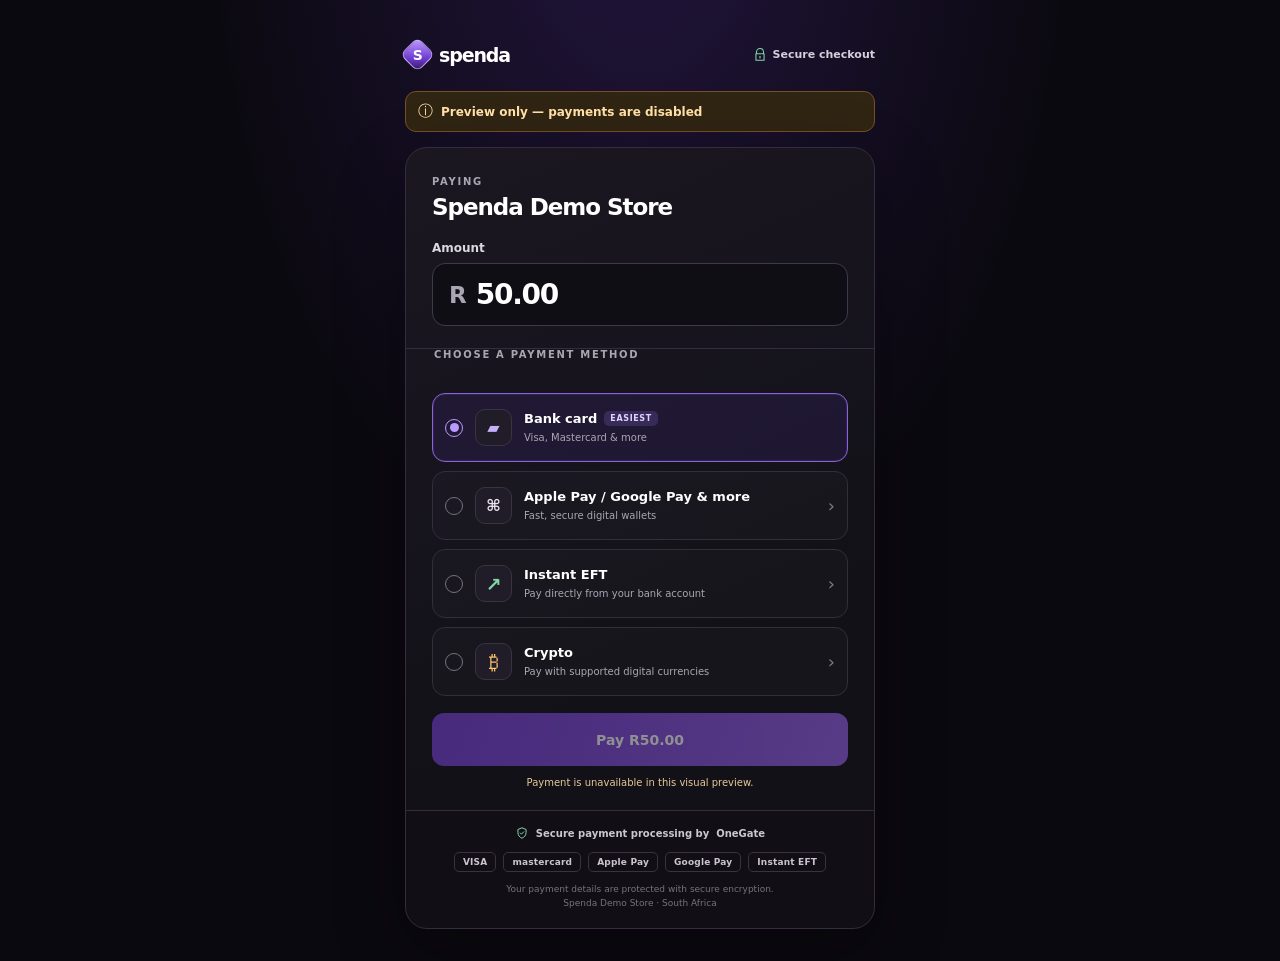
==== checkout-preview.html @ 2f3d3146 "Publish checkout preview page Co-authored-by: Copilot App <223556219+Copilot@users.noreply.github.co" ====
<!doctype html>
<html lang="en-ZA">
  <head>
    <meta charset="utf-8">
    <meta name="viewport" content="width=device-width, initial-scale=1">
    <meta name="theme-color" content="#0b0910">
    <meta name="description" content="Visual-only Spenda Demo Store checkout preview. Payments are disabled.">
    <title>Checkout · Spenda Demo Store</title>
    <style>
      :root {
        color-scheme: dark;
        font-family: Inter, ui-sans-serif, system-ui, -apple-system, BlinkMacSystemFont, "Segoe UI", sans-serif;
        font-synthesis: none;
        text-rendering: optimizeLegibility;
        -webkit-font-smoothing: antialiased;
        --ink: #0b0910;
        --panel: #17141e;
        --panel-soft: #201b29;
        --line: #332d3c;
        --muted: #a9a6b1;
        --violet: #9c73ef;
        --violet-soft: #d6c6ee;
      }

      * { box-sizing: border-box; }
      body {
        min-width: 320px;
        min-height: 100vh;
        margin: 0;
        color: #fff;
        background:
          radial-gradient(ellipse at 50% -16%, rgb(110 59 209 / 24%), transparent 48%),
          var(--ink);
      }
      button, input { font: inherit; }
      .page { width: min(100% - 32px, 470px); margin: 0 auto; padding: 24px 0 32px; }
      .topbar { display: flex; align-items: center; justify-content: space-between; margin-bottom: 24px; }
      .brand { display: flex; align-items: center; gap: 9px; font-size: 19px; font-weight: 800; letter-spacing: -.06em; }
      .gem {
        display: grid;
        width: 25px;
        height: 25px;
        place-items: center;
        border: 1px solid rgb(214 198 238 / 55%);
        border-radius: 7px;
        color: #fff;
        background: linear-gradient(135deg, #c4a2ff, #6e3bd1 62%, #32185c);
        font-size: 14px;
        transform: rotate(45deg);
      }
      .gem span { transform: rotate(-45deg); }
      .secure {
        display: flex;
        align-items: center;
        gap: 6px;
        color: #d4d0dc;
        font-size: 11px;
        font-weight: 650;
      }
      .secure svg { width: 14px; height: 14px; color: #80d7a4; }
      .preview {
        display: flex;
        align-items: center;
        gap: 8px;
        margin: 0 0 15px;
        padding: 10px 12px;
        border: 1px solid #745123;
        border-radius: 11px;
        color: #ffdfa5;
        background: #302413;
        font-size: 12px;
        font-weight: 700;
      }
      .preview b { font-size: 15px; }
      .card {
        overflow: hidden;
        border: 1px solid var(--line);
        border-radius: 22px;
        background: linear-gradient(155deg, #1a1721, #131118 64%);
        box-shadow: 0 24px 70px rgb(0 0 0 / 32%);
      }
      .merchant { padding: 24px 22px 20px; border-bottom: 1px solid var(--line); }
      .eyebrow { margin: 0 0 7px; color: var(--muted); font-size: 10px; font-weight: 750; letter-spacing: .17em; text-transform: uppercase; }
      h1 { margin: 0; font-size: 23px; font-weight: 750; letter-spacing: -.045em; }
      .amount-wrap { margin-top: 21px; }
      .amount-label { display: block; margin-bottom: 8px; color: #dbd8e0; font-size: 12px; font-weight: 650; }
      .amount-box {
        display: flex;
        align-items: center;
        min-height: 63px;
        padding: 0 16px;
        border: 1px solid #40384b;
        border-radius: 13px;
        background: #100e15;
      }
      .currency { margin-right: 9px; color: #aaa5b2; font-size: 23px; font-weight: 700; }
      .amount-box input {
        width: 100%;
        padding: 10px 0;
        border: 0;
        outline: 0;
        color: #fff;
        background: transparent;
        font-size: 28px;
        font-weight: 750;
        letter-spacing: -.045em;
      }
      .amount-box:focus-within { border-color: var(--violet); box-shadow: 0 0 0 3px rgb(156 115 239 / 15%); }
      .methods { padding: 20px 22px 17px; }
      .methods h2 { margin: 0 0 13px; font-size: 13px; font-weight: 700; }
      .method-list { display: grid; gap: 9px; }
      .method {
        position: relative;
        display: flex;
        align-items: center;
        gap: 12px;
        min-height: 69px;
        padding: 12px;
        border: 1px solid var(--line);
        border-radius: 13px;
        background: rgb(255 255 255 / 1.5%);
      }
      .method.selected { border-color: #8a61dc; background: rgb(110 59 209 / 12%); box-shadow: inset 0 0 0 1px rgb(156 115 239 / 13%); }
      .method input { position: absolute; width: 1px; height: 1px; opacity: 0; }
      .radio {
        display: grid;
        flex: 0 0 18px;
        width: 18px;
        height: 18px;
        place-items: center;
        border: 1.5px solid #77717f;
        border-radius: 50%;
      }
      .selected .radio { border-color: #b99aff; }
      .selected .radio::after { width: 9px; height: 9px; border-radius: 50%; background: #b99aff; content: ""; }
      .method:focus-within { outline: 2px solid var(--violet); outline-offset: 2px; }
      .method-icon {
        display: grid;
        flex: 0 0 37px;
        width: 37px;
        height: 37px;
        place-items: center;
        border: 1px solid #393440;
        border-radius: 10px;
        color: #e7e2ec;
        background: #211d28;
        font-size: 16px;
        font-weight: 750;
      }
      .method-icon.card-icon { color: #c5b0fc; }
      .method-icon.eft-icon { color: #83d5a5; font-size: 19px; }
      .method-icon.crypto-icon { color: #ffc56f; font-size: 20px; }
      .method-copy { min-width: 0; flex: 1; }
      .method-title { display: flex; align-items: center; flex-wrap: wrap; gap: 7px; font-size: 13px; font-weight: 700; }
      .method-hint { margin-top: 4px; color: var(--muted); font-size: 10px; line-height: 1.4; }
      .badge {
        padding: 3px 6px;
        border-radius: 5px;
        color: #e1d3ff;
        background: rgb(156 115 239 / 20%);
        font-size: 8px;
        font-weight: 800;
        letter-spacing: .08em;
        text-transform: uppercase;
      }
      .chevron { color: #807a88; font-size: 18px; }
      .actions { padding: 0 22px 20px; }
      .pay-button {
        width: 100%;
        min-height: 53px;
        border: 0;
        border-radius: 12px;
        color: #fff;
        background: linear-gradient(110deg, #7540d5, #9361e7);
        font-size: 14px;
        font-weight: 750;
        opacity: .53;
        cursor: not-allowed;
      }
      .disabled-note { margin: 9px 0 0; color: #e6c998; text-align: center; font-size: 10px; line-height: 1.5; }
      .footer { padding: 15px 22px 18px; border-top: 1px solid var(--line); background: rgb(0 0 0 / 12%); }
      .onegate { display: flex; align-items: center; justify-content: center; gap: 7px; color: #cbc6d1; font-size: 10px; font-weight: 600; }
      .onegate svg { width: 14px; height: 14px; color: #85d5a7; }
      .trust-marks { display: flex; align-items: center; justify-content: center; flex-wrap: wrap; gap: 7px; margin-top: 12px; }
      .trust-mark {
        padding: 4px 8px;
        border: 1px solid #38333f;
        border-radius: 5px;
        color: #c9c4cf;
        font-size: 9px;
        font-weight: 750;
        letter-spacing: .02em;
      }
      .fine-print { margin: 11px 0 0; color: #77717e; text-align: center; font-size: 9px; line-height: 1.5; }
      @media (min-width: 600px) { .page { padding-top: 42px; } .merchant { padding: 28px 26px 22px; } .methods { padding-right: 26px; padding-left: 26px; } .actions { padding-right: 26px; padding-left: 26px; } }
      @media (prefers-reduced-motion: no-preference) { .method { transition: border-color .15s ease, background .15s ease; } }
    </style>
  </head>
  <body>
    <main class="page">
      <header class="topbar" aria-label="Spenda checkout">
        <div class="brand"><span class="gem" aria-hidden="true"><span>S</span></span>spenda</div>
        <div class="secure">
          <svg viewBox="0 0 24 24" fill="none" aria-hidden="true"><path d="M6 10V7a6 6 0 0 1 12 0v3m-13 0h14v11H5V10Z" stroke="currentColor" stroke-width="1.8" stroke-linecap="round" stroke-linejoin="round"/><path d="M12 14v3" stroke="currentColor" stroke-width="1.8" stroke-linecap="round"/></svg>
          Secure checkout
        </div>
      </header>

      <p class="preview"><b aria-hidden="true">ⓘ</b> Preview only — payments are disabled</p>

      <section class="card" aria-label="Checkout preview">
        <div class="merchant">
          <p class="eyebrow">Paying</p>
          <h1>Spenda Demo Store</h1>
          <div class="amount-wrap">
            <label class="amount-label" for="amount">Amount</label>
            <div class="amount-box">
              <span class="currency" aria-hidden="true">R</span>
              <input id="amount" type="text" inputmode="decimal" value="50.00" aria-label="Amount in South African rand">
            </div>
          </div>
        </div>

        <fieldset class="methods" style="border: 0; margin: 0;">
          <legend class="eyebrow" style="margin-bottom: 13px;">Choose a payment method</legend>
          <div class="method-list">
            <label class="method selected">
              <input type="radio" name="payment-method" value="card" checked>
              <span class="radio" aria-hidden="true"></span>
              <span class="method-icon card-icon" aria-hidden="true">▰</span>
              <span class="method-copy">
                <span class="method-title">Bank card <span class="badge">Easiest</span></span>
                <span class="method-hint">Visa, Mastercard &amp; more</span>
              </span>
            </label>
            <label class="method">
              <input type="radio" name="payment-method" value="wallet">
              <span class="radio" aria-hidden="true"></span>
              <span class="method-icon" aria-hidden="true">⌘</span>
              <span class="method-copy">
                <span class="method-title">Apple Pay / Google Pay &amp; more</span>
                <span class="method-hint">Fast, secure digital wallets</span>
              </span>
              <span class="chevron" aria-hidden="true">›</span>
            </label>
            <label class="method">
              <input type="radio" name="payment-method" value="eft">
              <span class="radio" aria-hidden="true"></span>
              <span class="method-icon eft-icon" aria-hidden="true">↗</span>
              <span class="method-copy">
                <span class="method-title">Instant EFT</span>
                <span class="method-hint">Pay directly from your bank account</span>
              </span>
              <span class="chevron" aria-hidden="true">›</span>
            </label>
            <label class="method">
              <input type="radio" name="payment-method" value="crypto">
              <span class="radio" aria-hidden="true"></span>
              <span class="method-icon crypto-icon" aria-hidden="true">₿</span>
              <span class="method-copy">
                <span class="method-title">Crypto</span>
                <span class="method-hint">Pay with supported digital currencies</span>
              </span>
              <span class="chevron" aria-hidden="true">›</span>
            </label>
          </div>
        </fieldset>

        <div class="actions">
          <button class="pay-button" type="button" disabled aria-disabled="true">Pay R50.00</button>
          <p class="disabled-note">Payment is unavailable in this visual preview.</p>
        </div>

        <footer class="footer">
          <div class="onegate">
            <svg viewBox="0 0 24 24" fill="none" aria-hidden="true"><path d="M12 3 19 6v5c0 4.7-2.9 8.3-7 10-4.1-1.7-7-5.3-7-10V6l7-3Z" stroke="currentColor" stroke-width="1.7" stroke-linejoin="round"/><path d="m9 12 2 2 4-4" stroke="currentColor" stroke-width="1.7" stroke-linecap="round" stroke-linejoin="round"/></svg>
            Secure payment processing by <strong>OneGate</strong>
          </div>
          <div class="trust-marks" aria-label="Accepted payment networks">
            <span class="trust-mark">VISA</span>
            <span class="trust-mark">mastercard</span>
            <span class="trust-mark">Apple Pay</span>
            <span class="trust-mark">Google Pay</span>
            <span class="trust-mark">Instant EFT</span>
          </div>
          <p class="fine-print">Your payment details are protected with secure encryption.<br>Spenda Demo Store · South Africa</p>
        </footer>
      </section>
    </main>
    <script>
      const options = document.querySelectorAll(".method");
      const amountInput = document.querySelector("#amount");
      const payButton = document.querySelector(".pay-button");

      amountInput.addEventListener("input", () => {
        payButton.textContent = amountInput.value.trim()
          ? `Pay R${amountInput.value.trim()}`
          : "Pay";
      });

      options.forEach((option) => {
        option.addEventListener("change", (event) => {
          options.forEach((item) => item.classList.toggle("selected", item === event.currentTarget));
        });
      });
    </script>
  </body>
</html>
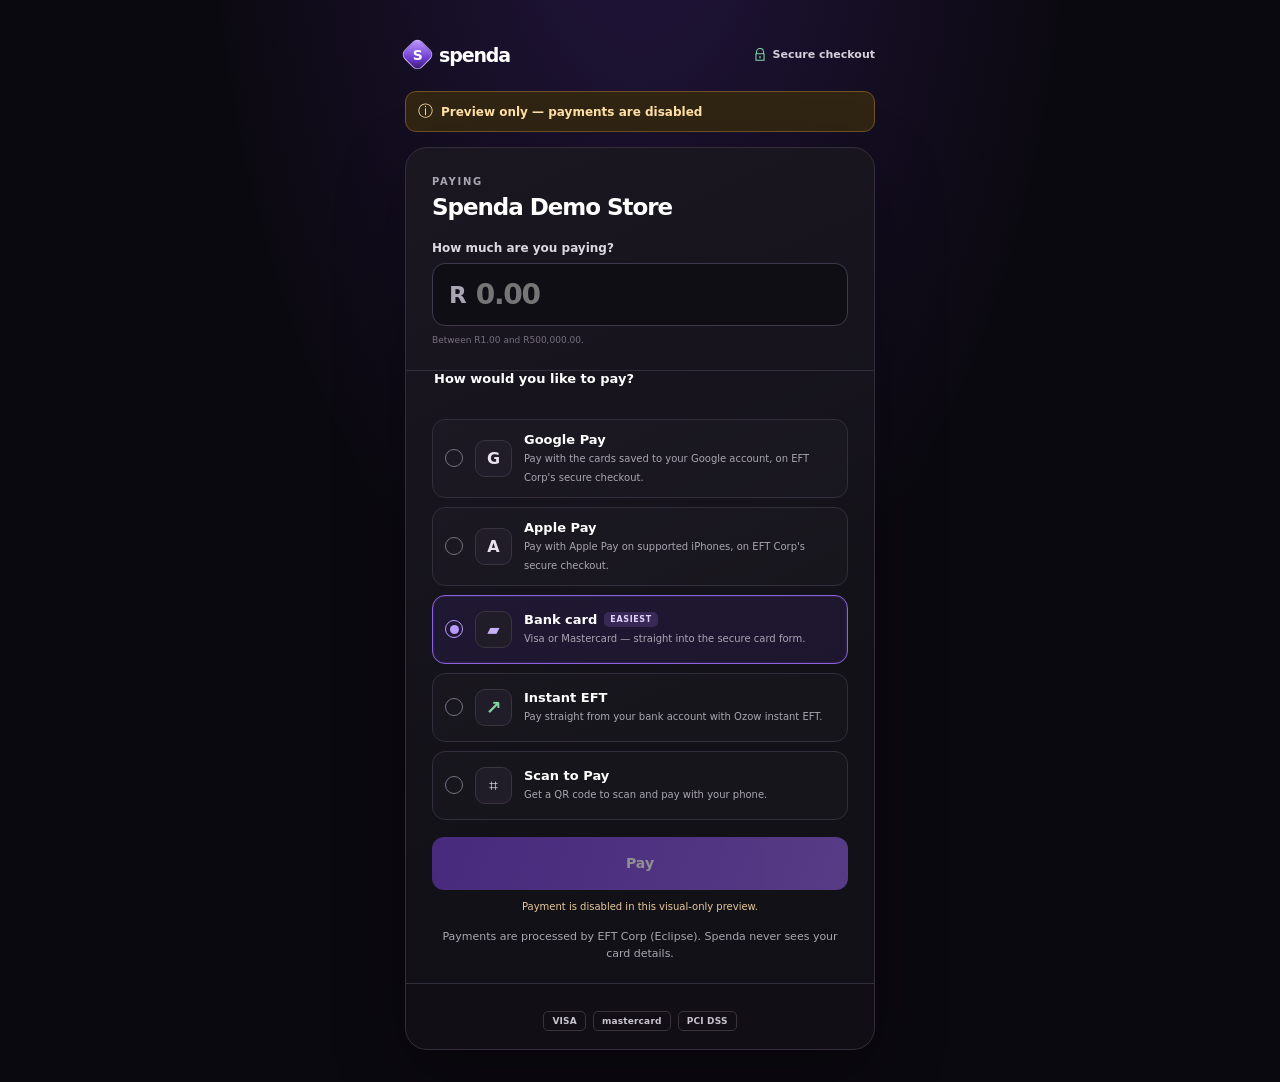
==== commit 05e3b15a: "Align checkout preview with app source Replace invented wallet and crypto options with the actual pa" ====
--- a/checkout-preview.html
+++ b/checkout-preview.html
@@ -179,8 +179,7 @@
       }
       .disabled-note { margin: 9px 0 0; color: #e6c998; text-align: center; font-size: 10px; line-height: 1.5; }
       .footer { padding: 15px 22px 18px; border-top: 1px solid var(--line); background: rgb(0 0 0 / 12%); }
-      .onegate { display: flex; align-items: center; justify-content: center; gap: 7px; color: #cbc6d1; font-size: 10px; font-weight: 600; }
-      .onegate svg { width: 14px; height: 14px; color: #85d5a7; }
+      .processor-note { margin: 14px 0 0; color: #a9a6b1; text-align: center; font-size: 11px; line-height: 1.6; }
       .trust-marks { display: flex; align-items: center; justify-content: center; flex-wrap: wrap; gap: 7px; margin-top: 12px; }
       .trust-mark {
         padding: 4px 8px;
@@ -213,77 +212,78 @@
           <p class="eyebrow">Paying</p>
           <h1>Spenda Demo Store</h1>
           <div class="amount-wrap">
-            <label class="amount-label" for="amount">Amount</label>
+            <label class="amount-label" for="amount">How much are you paying?</label>
             <div class="amount-box">
               <span class="currency" aria-hidden="true">R</span>
-              <input id="amount" type="text" inputmode="decimal" value="50.00" aria-label="Amount in South African rand">
+              <input id="amount" type="text" inputmode="decimal" value="" placeholder="0.00" aria-label="Amount in South African rand" aria-describedby="amount-help">
             </div>
+            <p id="amount-help" class="fine-print" style="margin-top: 8px; text-align: left;">Between R1.00 and R500,000.00.</p>
           </div>
         </div>
 
         <fieldset class="methods" style="border: 0; margin: 0;">
-          <legend class="eyebrow" style="margin-bottom: 13px;">Choose a payment method</legend>
+          <legend style="margin-bottom: 13px; font-size: 13px; font-weight: 700;">How would you like to pay?</legend>
           <div class="method-list">
+            <label class="method">
+              <input type="radio" name="payment-method" value="googlepay">
+              <span class="radio" aria-hidden="true"></span>
+              <span class="method-icon" aria-hidden="true">G</span>
+              <span class="method-copy">
+                <span class="method-title">Google Pay</span>
+                <span class="method-hint">Pay with the cards saved to your Google account, on EFT Corp's secure checkout.</span>
+              </span>
+            </label>
+            <label class="method">
+              <input type="radio" name="payment-method" value="applepay">
+              <span class="radio" aria-hidden="true"></span>
+              <span class="method-icon" aria-hidden="true">A</span>
+              <span class="method-copy">
+                <span class="method-title">Apple Pay</span>
+                <span class="method-hint">Pay with Apple Pay on supported iPhones, on EFT Corp's secure checkout.</span>
+              </span>
+            </label>
             <label class="method selected">
               <input type="radio" name="payment-method" value="card" checked>
               <span class="radio" aria-hidden="true"></span>
               <span class="method-icon card-icon" aria-hidden="true">▰</span>
               <span class="method-copy">
                 <span class="method-title">Bank card <span class="badge">Easiest</span></span>
-                <span class="method-hint">Visa, Mastercard &amp; more</span>
+                <span class="method-hint">Visa or Mastercard — straight into the secure card form.</span>
               </span>
             </label>
             <label class="method">
-              <input type="radio" name="payment-method" value="wallet">
-              <span class="radio" aria-hidden="true"></span>
-              <span class="method-icon" aria-hidden="true">⌘</span>
-              <span class="method-copy">
-                <span class="method-title">Apple Pay / Google Pay &amp; more</span>
-                <span class="method-hint">Fast, secure digital wallets</span>
-              </span>
-              <span class="chevron" aria-hidden="true">›</span>
+              <input type="radio" name="payment-method" value="ozow">
+              <span class="radio" aria-hidden="true"></span>
+              <span class="method-icon eft-icon" aria-hidden="true">↗</span>
+              <span class="method-copy">
+                <span class="method-title">Instant EFT</span>
+                <span class="method-hint">Pay straight from your bank account with Ozow instant EFT.</span>
+              </span>
             </label>
             <label class="method">
-              <input type="radio" name="payment-method" value="eft">
-              <span class="radio" aria-hidden="true"></span>
-              <span class="method-icon eft-icon" aria-hidden="true">↗</span>
-              <span class="method-copy">
-                <span class="method-title">Instant EFT</span>
-                <span class="method-hint">Pay directly from your bank account</span>
-              </span>
-              <span class="chevron" aria-hidden="true">›</span>
-            </label>
-            <label class="method">
-              <input type="radio" name="payment-method" value="crypto">
-              <span class="radio" aria-hidden="true"></span>
-              <span class="method-icon crypto-icon" aria-hidden="true">₿</span>
-              <span class="method-copy">
-                <span class="method-title">Crypto</span>
-                <span class="method-hint">Pay with supported digital currencies</span>
-              </span>
-              <span class="chevron" aria-hidden="true">›</span>
+              <input type="radio" name="payment-method" value="scantopay">
+              <span class="radio" aria-hidden="true"></span>
+              <span class="method-icon" aria-hidden="true">⌗</span>
+              <span class="method-copy">
+                <span class="method-title">Scan to Pay</span>
+                <span class="method-hint">Get a QR code to scan and pay with your phone.</span>
+              </span>
             </label>
           </div>
         </fieldset>
 
         <div class="actions">
-          <button class="pay-button" type="button" disabled aria-disabled="true">Pay R50.00</button>
-          <p class="disabled-note">Payment is unavailable in this visual preview.</p>
+          <button class="pay-button" type="button" disabled aria-disabled="true">Pay</button>
+          <p class="disabled-note">Payment is disabled in this visual-only preview.</p>
+          <p class="processor-note">Payments are processed by EFT Corp (Eclipse). Spenda never sees your card details.</p>
         </div>
 
         <footer class="footer">
-          <div class="onegate">
-            <svg viewBox="0 0 24 24" fill="none" aria-hidden="true"><path d="M12 3 19 6v5c0 4.7-2.9 8.3-7 10-4.1-1.7-7-5.3-7-10V6l7-3Z" stroke="currentColor" stroke-width="1.7" stroke-linejoin="round"/><path d="m9 12 2 2 4-4" stroke="currentColor" stroke-width="1.7" stroke-linecap="round" stroke-linejoin="round"/></svg>
-            Secure payment processing by <strong>OneGate</strong>
-          </div>
-          <div class="trust-marks" aria-label="Accepted payment networks">
+          <div class="trust-marks" aria-label="Payment security marks">
             <span class="trust-mark">VISA</span>
             <span class="trust-mark">mastercard</span>
-            <span class="trust-mark">Apple Pay</span>
-            <span class="trust-mark">Google Pay</span>
-            <span class="trust-mark">Instant EFT</span>
+            <span class="trust-mark">PCI DSS</span>
           </div>
-          <p class="fine-print">Your payment details are protected with secure encryption.<br>Spenda Demo Store · South Africa</p>
         </footer>
       </section>
     </main>
@@ -293,9 +293,8 @@
       const payButton = document.querySelector(".pay-button");
 
       amountInput.addEventListener("input", () => {
-        payButton.textContent = amountInput.value.trim()
-          ? `Pay R${amountInput.value.trim()}`
-          : "Pay";
+        const amount = amountInput.value.trim();
+        payButton.textContent = amount ? `Pay R${amount}` : "Pay";
       });
 
       options.forEach((option) => {
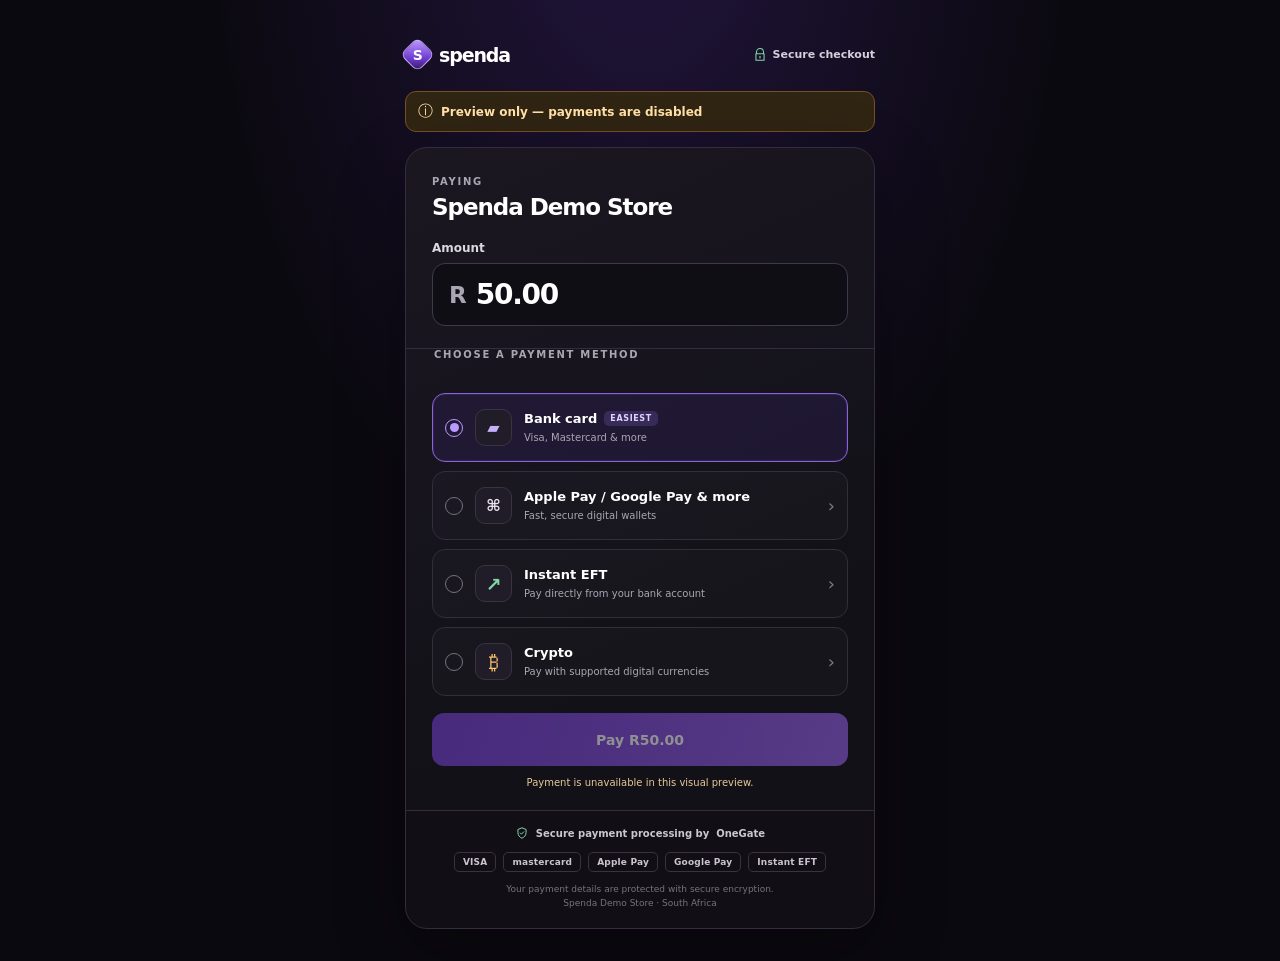
==== commit ef34a1ea: "Restore requested checkout preview file Publish the exact original checkout-preview.html without han" ====
--- a/checkout-preview.html
+++ b/checkout-preview.html
@@ -179,7 +179,8 @@
       }
       .disabled-note { margin: 9px 0 0; color: #e6c998; text-align: center; font-size: 10px; line-height: 1.5; }
       .footer { padding: 15px 22px 18px; border-top: 1px solid var(--line); background: rgb(0 0 0 / 12%); }
-      .processor-note { margin: 14px 0 0; color: #a9a6b1; text-align: center; font-size: 11px; line-height: 1.6; }
+      .onegate { display: flex; align-items: center; justify-content: center; gap: 7px; color: #cbc6d1; font-size: 10px; font-weight: 600; }
+      .onegate svg { width: 14px; height: 14px; color: #85d5a7; }
       .trust-marks { display: flex; align-items: center; justify-content: center; flex-wrap: wrap; gap: 7px; margin-top: 12px; }
       .trust-mark {
         padding: 4px 8px;
@@ -212,78 +213,77 @@
           <p class="eyebrow">Paying</p>
           <h1>Spenda Demo Store</h1>
           <div class="amount-wrap">
-            <label class="amount-label" for="amount">How much are you paying?</label>
+            <label class="amount-label" for="amount">Amount</label>
             <div class="amount-box">
               <span class="currency" aria-hidden="true">R</span>
-              <input id="amount" type="text" inputmode="decimal" value="" placeholder="0.00" aria-label="Amount in South African rand" aria-describedby="amount-help">
+              <input id="amount" type="text" inputmode="decimal" value="50.00" aria-label="Amount in South African rand">
             </div>
-            <p id="amount-help" class="fine-print" style="margin-top: 8px; text-align: left;">Between R1.00 and R500,000.00.</p>
           </div>
         </div>
 
         <fieldset class="methods" style="border: 0; margin: 0;">
-          <legend style="margin-bottom: 13px; font-size: 13px; font-weight: 700;">How would you like to pay?</legend>
+          <legend class="eyebrow" style="margin-bottom: 13px;">Choose a payment method</legend>
           <div class="method-list">
-            <label class="method">
-              <input type="radio" name="payment-method" value="googlepay">
-              <span class="radio" aria-hidden="true"></span>
-              <span class="method-icon" aria-hidden="true">G</span>
-              <span class="method-copy">
-                <span class="method-title">Google Pay</span>
-                <span class="method-hint">Pay with the cards saved to your Google account, on EFT Corp's secure checkout.</span>
-              </span>
-            </label>
-            <label class="method">
-              <input type="radio" name="payment-method" value="applepay">
-              <span class="radio" aria-hidden="true"></span>
-              <span class="method-icon" aria-hidden="true">A</span>
-              <span class="method-copy">
-                <span class="method-title">Apple Pay</span>
-                <span class="method-hint">Pay with Apple Pay on supported iPhones, on EFT Corp's secure checkout.</span>
-              </span>
-            </label>
             <label class="method selected">
               <input type="radio" name="payment-method" value="card" checked>
               <span class="radio" aria-hidden="true"></span>
               <span class="method-icon card-icon" aria-hidden="true">▰</span>
               <span class="method-copy">
                 <span class="method-title">Bank card <span class="badge">Easiest</span></span>
-                <span class="method-hint">Visa or Mastercard — straight into the secure card form.</span>
+                <span class="method-hint">Visa, Mastercard &amp; more</span>
               </span>
             </label>
             <label class="method">
-              <input type="radio" name="payment-method" value="ozow">
+              <input type="radio" name="payment-method" value="wallet">
+              <span class="radio" aria-hidden="true"></span>
+              <span class="method-icon" aria-hidden="true">⌘</span>
+              <span class="method-copy">
+                <span class="method-title">Apple Pay / Google Pay &amp; more</span>
+                <span class="method-hint">Fast, secure digital wallets</span>
+              </span>
+              <span class="chevron" aria-hidden="true">›</span>
+            </label>
+            <label class="method">
+              <input type="radio" name="payment-method" value="eft">
               <span class="radio" aria-hidden="true"></span>
               <span class="method-icon eft-icon" aria-hidden="true">↗</span>
               <span class="method-copy">
                 <span class="method-title">Instant EFT</span>
-                <span class="method-hint">Pay straight from your bank account with Ozow instant EFT.</span>
+                <span class="method-hint">Pay directly from your bank account</span>
               </span>
+              <span class="chevron" aria-hidden="true">›</span>
             </label>
             <label class="method">
-              <input type="radio" name="payment-method" value="scantopay">
+              <input type="radio" name="payment-method" value="crypto">
               <span class="radio" aria-hidden="true"></span>
-              <span class="method-icon" aria-hidden="true">⌗</span>
+              <span class="method-icon crypto-icon" aria-hidden="true">₿</span>
               <span class="method-copy">
-                <span class="method-title">Scan to Pay</span>
-                <span class="method-hint">Get a QR code to scan and pay with your phone.</span>
+                <span class="method-title">Crypto</span>
+                <span class="method-hint">Pay with supported digital currencies</span>
               </span>
+              <span class="chevron" aria-hidden="true">›</span>
             </label>
           </div>
         </fieldset>
 
         <div class="actions">
-          <button class="pay-button" type="button" disabled aria-disabled="true">Pay</button>
-          <p class="disabled-note">Payment is disabled in this visual-only preview.</p>
-          <p class="processor-note">Payments are processed by EFT Corp (Eclipse). Spenda never sees your card details.</p>
+          <button class="pay-button" type="button" disabled aria-disabled="true">Pay R50.00</button>
+          <p class="disabled-note">Payment is unavailable in this visual preview.</p>
         </div>
 
         <footer class="footer">
-          <div class="trust-marks" aria-label="Payment security marks">
+          <div class="onegate">
+            <svg viewBox="0 0 24 24" fill="none" aria-hidden="true"><path d="M12 3 19 6v5c0 4.7-2.9 8.3-7 10-4.1-1.7-7-5.3-7-10V6l7-3Z" stroke="currentColor" stroke-width="1.7" stroke-linejoin="round"/><path d="m9 12 2 2 4-4" stroke="currentColor" stroke-width="1.7" stroke-linecap="round" stroke-linejoin="round"/></svg>
+            Secure payment processing by <strong>OneGate</strong>
+          </div>
+          <div class="trust-marks" aria-label="Accepted payment networks">
             <span class="trust-mark">VISA</span>
             <span class="trust-mark">mastercard</span>
-            <span class="trust-mark">PCI DSS</span>
+            <span class="trust-mark">Apple Pay</span>
+            <span class="trust-mark">Google Pay</span>
+            <span class="trust-mark">Instant EFT</span>
           </div>
+          <p class="fine-print">Your payment details are protected with secure encryption.<br>Spenda Demo Store · South Africa</p>
         </footer>
       </section>
     </main>
@@ -293,8 +293,9 @@
       const payButton = document.querySelector(".pay-button");
 
       amountInput.addEventListener("input", () => {
-        const amount = amountInput.value.trim();
-        payButton.textContent = amount ? `Pay R${amount}` : "Pay";
+        payButton.textContent = amountInput.value.trim()
+          ? `Pay R${amountInput.value.trim()}`
+          : "Pay";
       });
 
       options.forEach((option) => {
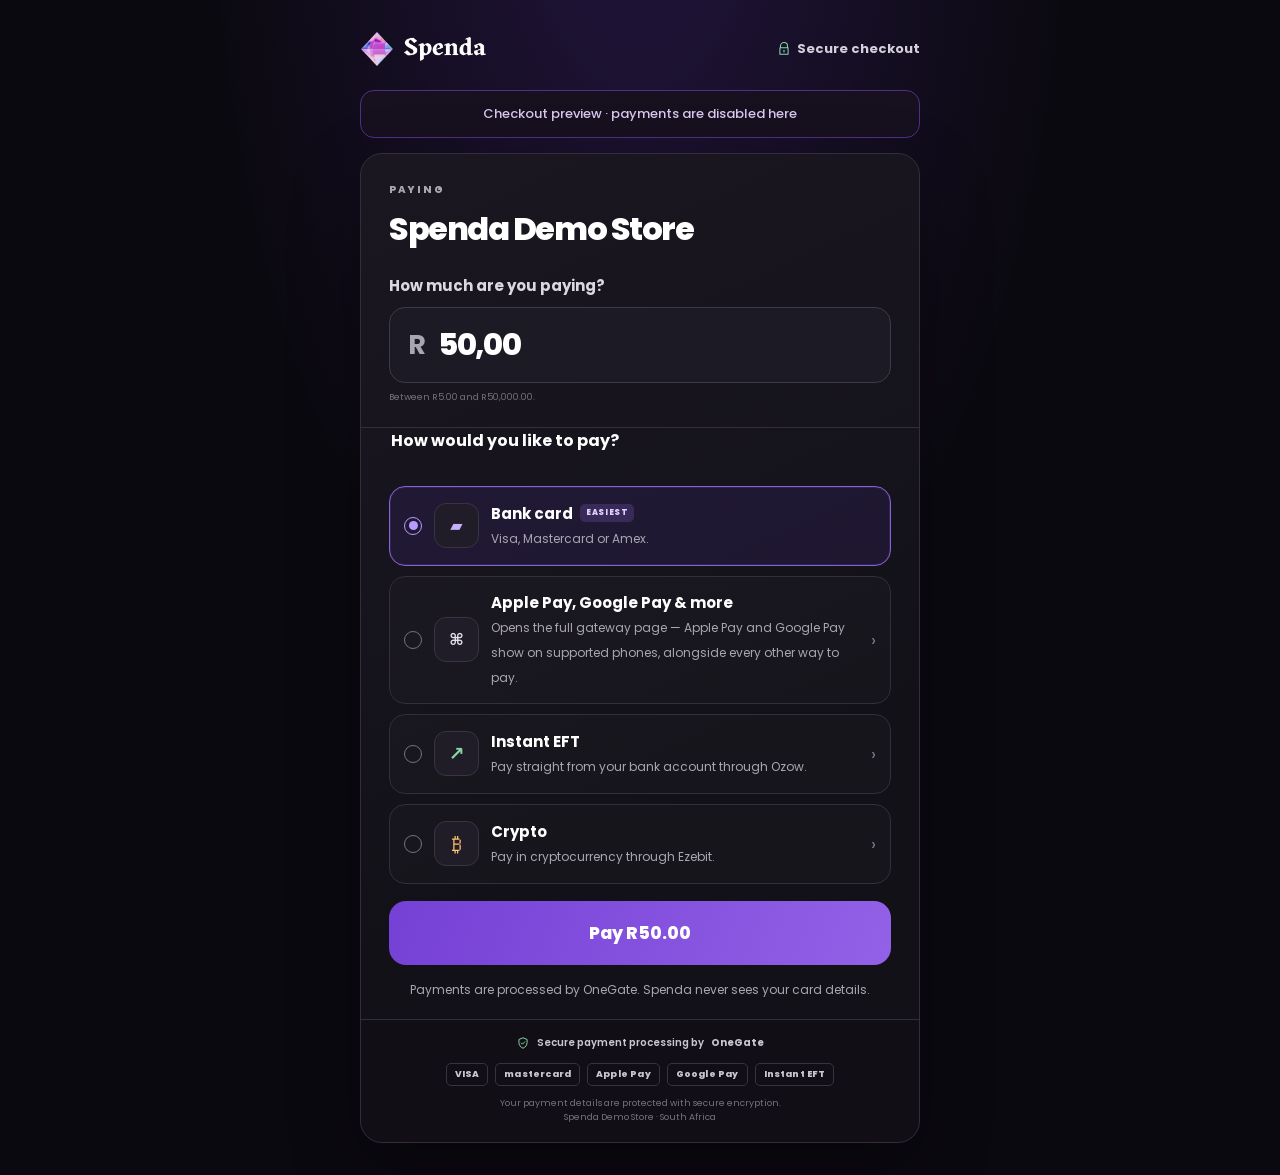
==== commit a7c45505: "Restore the supplied checkout preview design Match the provided demo design, including its default a" ====
--- a/checkout-preview.html
+++ b/checkout-preview.html
@@ -9,7 +9,7 @@
     <style>
       :root {
         color-scheme: dark;
-        font-family: Inter, ui-sans-serif, system-ui, -apple-system, BlinkMacSystemFont, "Segoe UI", sans-serif;
+        font-family: "Poppins", ui-sans-serif, system-ui, -apple-system, BlinkMacSystemFont, "Segoe UI", sans-serif;
         font-synthesis: none;
         text-rendering: optimizeLegibility;
         -webkit-font-smoothing: antialiased;
@@ -22,6 +22,12 @@
         --violet-soft: #d6c6ee;
       }
 
+      @font-face { font-family: "Poppins"; font-weight: 400; font-display: swap; src: url("assets/fonts/poppins-400.woff2") format("woff2"); }
+      @font-face { font-family: "Poppins"; font-weight: 500; font-display: swap; src: url("assets/fonts/poppins-500.woff2") format("woff2"); }
+      @font-face { font-family: "Poppins"; font-weight: 600; font-display: swap; src: url("assets/fonts/poppins-600.woff2") format("woff2"); }
+      @font-face { font-family: "Poppins"; font-weight: 700; font-display: swap; src: url("assets/fonts/poppins-700.woff2") format("woff2"); }
+      @font-face { font-family: "Poppins"; font-weight: 800; font-display: swap; src: url("assets/fonts/poppins-800.woff2") format("woff2"); }
+
       * { box-sizing: border-box; }
       body {
         min-width: 320px;
@@ -33,43 +39,32 @@
           var(--ink);
       }
       button, input { font: inherit; }
-      .page { width: min(100% - 32px, 470px); margin: 0 auto; padding: 24px 0 32px; }
+      .page { width: min(100% - 32px, 560px); margin: 0 auto; padding: 24px 0 32px; }
       .topbar { display: flex; align-items: center; justify-content: space-between; margin-bottom: 24px; }
-      .brand { display: flex; align-items: center; gap: 9px; font-size: 19px; font-weight: 800; letter-spacing: -.06em; }
-      .gem {
-        display: grid;
-        width: 25px;
-        height: 25px;
-        place-items: center;
-        border: 1px solid rgb(214 198 238 / 55%);
-        border-radius: 7px;
-        color: #fff;
-        background: linear-gradient(135deg, #c4a2ff, #6e3bd1 62%, #32185c);
-        font-size: 14px;
-        transform: rotate(45deg);
-      }
-      .gem span { transform: rotate(-45deg); }
+      .brand { display: flex; align-items: center; gap: 10px; }
+      .brand img:first-child { width: 34px; height: 34px; object-fit: contain; }
+      .brand img:last-child { width: 82px; height: 24px; object-fit: contain; }
       .secure {
         display: flex;
         align-items: center;
         gap: 6px;
         color: #d4d0dc;
-        font-size: 11px;
+        font-size: 13px;
         font-weight: 650;
       }
       .secure svg { width: 14px; height: 14px; color: #80d7a4; }
       .preview {
         display: flex;
         align-items: center;
-        gap: 8px;
+        justify-content: center;
         margin: 0 0 15px;
-        padding: 10px 12px;
-        border: 1px solid #745123;
-        border-radius: 11px;
-        color: #ffdfa5;
-        background: #302413;
-        font-size: 12px;
-        font-weight: 700;
+        padding: 13px 12px;
+        border: 1px solid #503087;
+        border-radius: 14px;
+        color: #d6c6ee;
+        background: #17111f;
+        font-size: 13px;
+        font-weight: 500;
       }
       .preview b { font-size: 15px; }
       .card {
@@ -79,21 +74,21 @@
         background: linear-gradient(155deg, #1a1721, #131118 64%);
         box-shadow: 0 24px 70px rgb(0 0 0 / 32%);
       }
-      .merchant { padding: 24px 22px 20px; border-bottom: 1px solid var(--line); }
+      .merchant { padding: 28px 28px 22px; border-bottom: 1px solid var(--line); }
       .eyebrow { margin: 0 0 7px; color: var(--muted); font-size: 10px; font-weight: 750; letter-spacing: .17em; text-transform: uppercase; }
-      h1 { margin: 0; font-size: 23px; font-weight: 750; letter-spacing: -.045em; }
+      h1 { margin: 0; font-size: 32px; font-weight: 750; letter-spacing: -.045em; }
       .amount-wrap { margin-top: 21px; }
-      .amount-label { display: block; margin-bottom: 8px; color: #dbd8e0; font-size: 12px; font-weight: 650; }
+      .amount-label { display: block; margin-bottom: 10px; color: #dbd8e0; font-size: 15px; font-weight: 700; }
       .amount-box {
         display: flex;
         align-items: center;
-        min-height: 63px;
-        padding: 0 16px;
+        min-height: 76px;
+        padding: 0 18px;
         border: 1px solid #40384b;
-        border-radius: 13px;
-        background: #100e15;
-      }
-      .currency { margin-right: 9px; color: #aaa5b2; font-size: 23px; font-weight: 700; }
+        border-radius: 16px;
+        background: #1c1a25;
+      }
+      .currency { margin-right: 12px; color: #aaa5b2; font-size: 27px; font-weight: 700; }
       .amount-box input {
         width: 100%;
         padding: 10px 0;
@@ -101,23 +96,23 @@
         outline: 0;
         color: #fff;
         background: transparent;
-        font-size: 28px;
+        font-size: 30px;
         font-weight: 750;
         letter-spacing: -.045em;
       }
       .amount-box:focus-within { border-color: var(--violet); box-shadow: 0 0 0 3px rgb(156 115 239 / 15%); }
-      .methods { padding: 20px 22px 17px; }
-      .methods h2 { margin: 0 0 13px; font-size: 13px; font-weight: 700; }
-      .method-list { display: grid; gap: 9px; }
+      .methods { padding: 20px 28px 17px; }
+      .methods h2 { margin: 0 0 13px; font-size: 16px; font-weight: 700; }
+      .method-list { display: grid; gap: 10px; }
       .method {
         position: relative;
         display: flex;
         align-items: center;
         gap: 12px;
-        min-height: 69px;
-        padding: 12px;
+        min-height: 80px;
+        padding: 14px;
         border: 1px solid var(--line);
-        border-radius: 13px;
+        border-radius: 16px;
         background: rgb(255 255 255 / 1.5%);
       }
       .method.selected { border-color: #8a61dc; background: rgb(110 59 209 / 12%); box-shadow: inset 0 0 0 1px rgb(156 115 239 / 13%); }
@@ -136,12 +131,12 @@
       .method:focus-within { outline: 2px solid var(--violet); outline-offset: 2px; }
       .method-icon {
         display: grid;
-        flex: 0 0 37px;
-        width: 37px;
-        height: 37px;
+        flex: 0 0 45px;
+        width: 45px;
+        height: 45px;
         place-items: center;
         border: 1px solid #393440;
-        border-radius: 10px;
+        border-radius: 12px;
         color: #e7e2ec;
         background: #211d28;
         font-size: 16px;
@@ -151,8 +146,8 @@
       .method-icon.eft-icon { color: #83d5a5; font-size: 19px; }
       .method-icon.crypto-icon { color: #ffc56f; font-size: 20px; }
       .method-copy { min-width: 0; flex: 1; }
-      .method-title { display: flex; align-items: center; flex-wrap: wrap; gap: 7px; font-size: 13px; font-weight: 700; }
-      .method-hint { margin-top: 4px; color: var(--muted); font-size: 10px; line-height: 1.4; }
+      .method-title { display: flex; align-items: center; flex-wrap: wrap; gap: 7px; font-size: 15px; font-weight: 700; }
+      .method-hint { margin-top: 4px; color: var(--muted); font-size: 12px; line-height: 1.5; }
       .badge {
         padding: 3px 6px;
         border-radius: 5px;
@@ -164,20 +159,20 @@
         text-transform: uppercase;
       }
       .chevron { color: #807a88; font-size: 18px; }
-      .actions { padding: 0 22px 20px; }
+      .actions { padding: 0 28px 20px; }
       .pay-button {
         width: 100%;
-        min-height: 53px;
+        min-height: 64px;
         border: 0;
-        border-radius: 12px;
+        border-radius: 17px;
         color: #fff;
         background: linear-gradient(110deg, #7540d5, #9361e7);
-        font-size: 14px;
+        font-size: 17px;
         font-weight: 750;
-        opacity: .53;
+        opacity: 1;
         cursor: not-allowed;
       }
-      .disabled-note { margin: 9px 0 0; color: #e6c998; text-align: center; font-size: 10px; line-height: 1.5; }
+      .processor-note { margin: 16px 0 0; color: #a9a6b1; text-align: center; font-size: 12px; line-height: 1.55; }
       .footer { padding: 15px 22px 18px; border-top: 1px solid var(--line); background: rgb(0 0 0 / 12%); }
       .onegate { display: flex; align-items: center; justify-content: center; gap: 7px; color: #cbc6d1; font-size: 10px; font-weight: 600; }
       .onegate svg { width: 14px; height: 14px; color: #85d5a7; }
@@ -192,37 +187,41 @@
         letter-spacing: .02em;
       }
       .fine-print { margin: 11px 0 0; color: #77717e; text-align: center; font-size: 9px; line-height: 1.5; }
-      @media (min-width: 600px) { .page { padding-top: 42px; } .merchant { padding: 28px 26px 22px; } .methods { padding-right: 26px; padding-left: 26px; } .actions { padding-right: 26px; padding-left: 26px; } }
+      @media (min-width: 600px) { .page { padding-top: 32px; } }
       @media (prefers-reduced-motion: no-preference) { .method { transition: border-color .15s ease, background .15s ease; } }
     </style>
   </head>
   <body>
     <main class="page">
       <header class="topbar" aria-label="Spenda checkout">
-        <div class="brand"><span class="gem" aria-hidden="true"><span>S</span></span>spenda</div>
+        <div class="brand" aria-label="Spenda">
+          <img src="assets/spenda-diamond.png" alt="">
+          <img src="assets/spenda-wordmark.png" alt="Spenda">
+        </div>
         <div class="secure">
           <svg viewBox="0 0 24 24" fill="none" aria-hidden="true"><path d="M6 10V7a6 6 0 0 1 12 0v3m-13 0h14v11H5V10Z" stroke="currentColor" stroke-width="1.8" stroke-linecap="round" stroke-linejoin="round"/><path d="M12 14v3" stroke="currentColor" stroke-width="1.8" stroke-linecap="round"/></svg>
           Secure checkout
         </div>
       </header>
 
-      <p class="preview"><b aria-hidden="true">ⓘ</b> Preview only — payments are disabled</p>
+      <p class="preview">Checkout preview · payments are disabled here</p>
 
       <section class="card" aria-label="Checkout preview">
         <div class="merchant">
           <p class="eyebrow">Paying</p>
           <h1>Spenda Demo Store</h1>
           <div class="amount-wrap">
-            <label class="amount-label" for="amount">Amount</label>
+            <label class="amount-label" for="amount">How much are you paying?</label>
             <div class="amount-box">
               <span class="currency" aria-hidden="true">R</span>
-              <input id="amount" type="text" inputmode="decimal" value="50.00" aria-label="Amount in South African rand">
+              <input id="amount" type="text" inputmode="decimal" value="50,00" aria-label="Amount in South African rand">
             </div>
+            <p class="fine-print" style="margin-top: 8px; text-align: left;">Between R5.00 and R50,000.00.</p>
           </div>
         </div>
 
         <fieldset class="methods" style="border: 0; margin: 0;">
-          <legend class="eyebrow" style="margin-bottom: 13px;">Choose a payment method</legend>
+          <legend style="margin-bottom: 13px; font-size: 16px; font-weight: 700;">How would you like to pay?</legend>
           <div class="method-list">
             <label class="method selected">
               <input type="radio" name="payment-method" value="card" checked>
@@ -230,7 +229,7 @@
               <span class="method-icon card-icon" aria-hidden="true">▰</span>
               <span class="method-copy">
                 <span class="method-title">Bank card <span class="badge">Easiest</span></span>
-                <span class="method-hint">Visa, Mastercard &amp; more</span>
+                <span class="method-hint">Visa, Mastercard or Amex.</span>
               </span>
             </label>
             <label class="method">
@@ -238,8 +237,8 @@
               <span class="radio" aria-hidden="true"></span>
               <span class="method-icon" aria-hidden="true">⌘</span>
               <span class="method-copy">
-                <span class="method-title">Apple Pay / Google Pay &amp; more</span>
-                <span class="method-hint">Fast, secure digital wallets</span>
+                <span class="method-title">Apple Pay, Google Pay &amp; more</span>
+                <span class="method-hint">Opens the full gateway page — Apple Pay and Google Pay show on supported phones, alongside every other way to pay.</span>
               </span>
               <span class="chevron" aria-hidden="true">›</span>
             </label>
@@ -249,7 +248,7 @@
               <span class="method-icon eft-icon" aria-hidden="true">↗</span>
               <span class="method-copy">
                 <span class="method-title">Instant EFT</span>
-                <span class="method-hint">Pay directly from your bank account</span>
+                <span class="method-hint">Pay straight from your bank account through Ozow.</span>
               </span>
               <span class="chevron" aria-hidden="true">›</span>
             </label>
@@ -259,7 +258,7 @@
               <span class="method-icon crypto-icon" aria-hidden="true">₿</span>
               <span class="method-copy">
                 <span class="method-title">Crypto</span>
-                <span class="method-hint">Pay with supported digital currencies</span>
+                <span class="method-hint">Pay in cryptocurrency through Ezebit.</span>
               </span>
               <span class="chevron" aria-hidden="true">›</span>
             </label>
@@ -268,7 +267,7 @@
 
         <div class="actions">
           <button class="pay-button" type="button" disabled aria-disabled="true">Pay R50.00</button>
-          <p class="disabled-note">Payment is unavailable in this visual preview.</p>
+          <p class="processor-note">Payments are processed by OneGate. Spenda never sees your card details.</p>
         </div>
 
         <footer class="footer">
@@ -294,7 +293,7 @@
 
       amountInput.addEventListener("input", () => {
         payButton.textContent = amountInput.value.trim()
-          ? `Pay R${amountInput.value.trim()}`
+          ? `Pay R${amountInput.value.trim().replace(",", ".")}`
           : "Pay";
       });
 
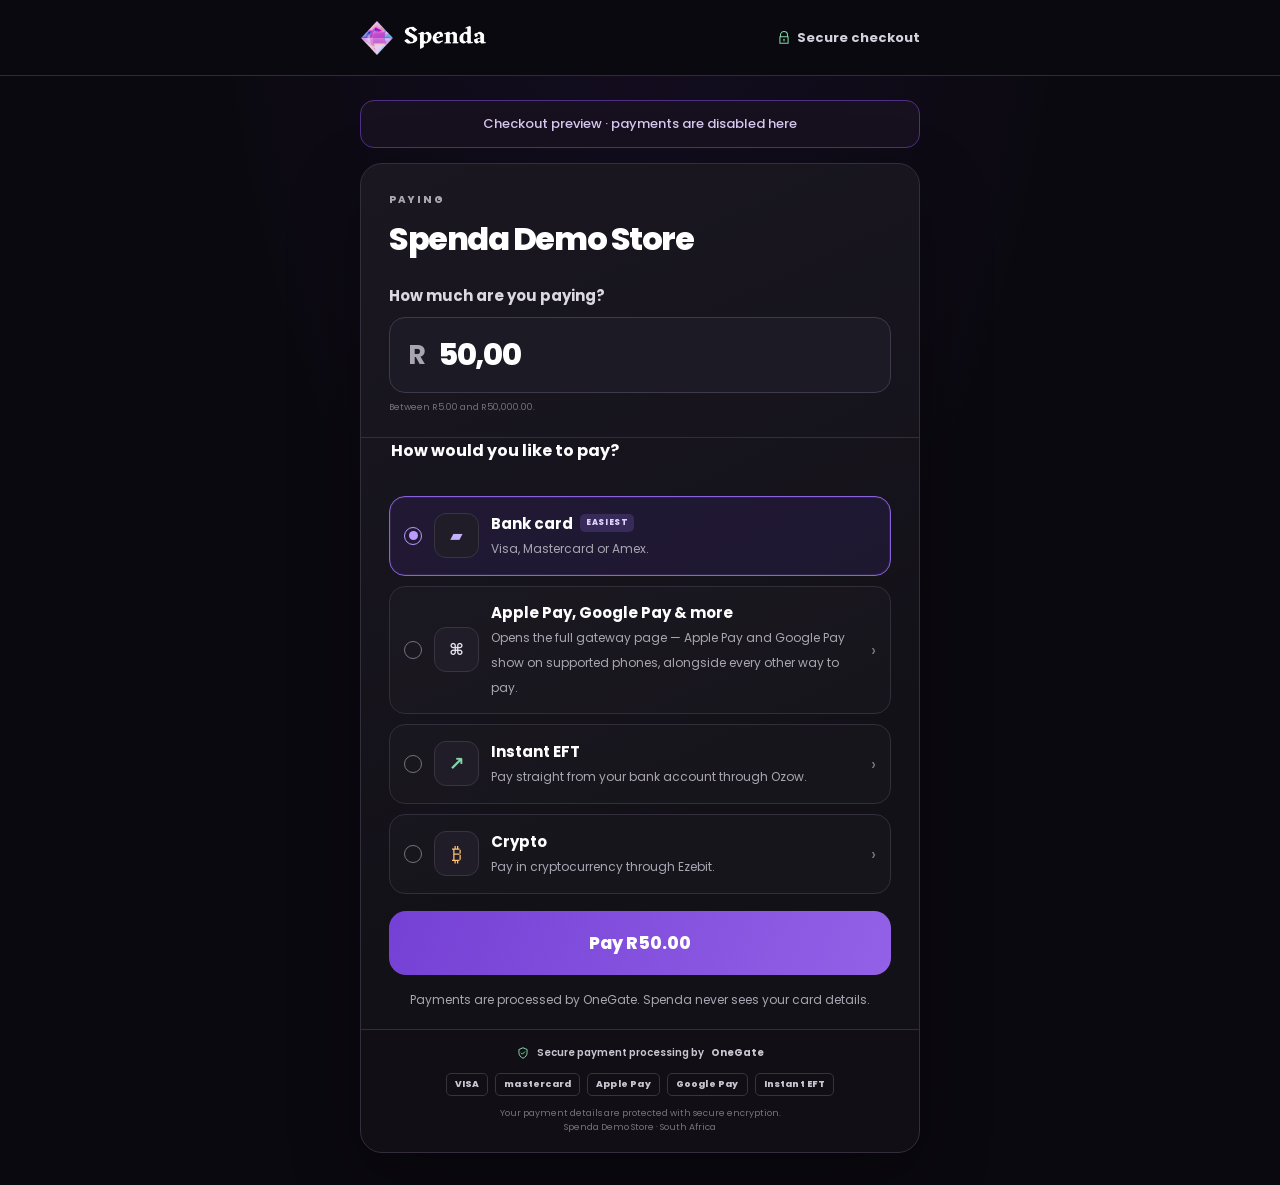
==== commit b2a089a3: "Match supplied checkout preview framing Restore the full-width header divider and original low-contr" ====
--- a/checkout-preview.html
+++ b/checkout-preview.html
@@ -35,12 +35,25 @@
         margin: 0;
         color: #fff;
         background:
-          radial-gradient(ellipse at 50% -16%, rgb(110 59 209 / 24%), transparent 48%),
+          radial-gradient(ellipse at 50% -16%, rgb(110 59 209 / 10%), transparent 48%),
           var(--ink);
       }
       button, input { font: inherit; }
-      .page { width: min(100% - 32px, 560px); margin: 0 auto; padding: 24px 0 32px; }
-      .topbar { display: flex; align-items: center; justify-content: space-between; margin-bottom: 24px; }
+      .page { width: min(100% - 32px, 560px); margin: 0 auto; padding: 0 0 32px; }
+      .topbar {
+        position: relative;
+        left: 50%;
+        display: flex;
+        width: 100vw;
+        height: 76px;
+        align-items: center;
+        justify-content: space-between;
+        margin: 0 0 24px;
+        padding-inline: max(16px, calc((100vw - 560px) / 2));
+        transform: translateX(-50%);
+        border-bottom: 1px solid #302b36;
+        background: #0b0910;
+      }
       .brand { display: flex; align-items: center; gap: 10px; }
       .brand img:first-child { width: 34px; height: 34px; object-fit: contain; }
       .brand img:last-child { width: 82px; height: 24px; object-fit: contain; }
@@ -187,7 +200,6 @@
         letter-spacing: .02em;
       }
       .fine-print { margin: 11px 0 0; color: #77717e; text-align: center; font-size: 9px; line-height: 1.5; }
-      @media (min-width: 600px) { .page { padding-top: 32px; } }
       @media (prefers-reduced-motion: no-preference) { .method { transition: border-color .15s ease, background .15s ease; } }
     </style>
   </head>
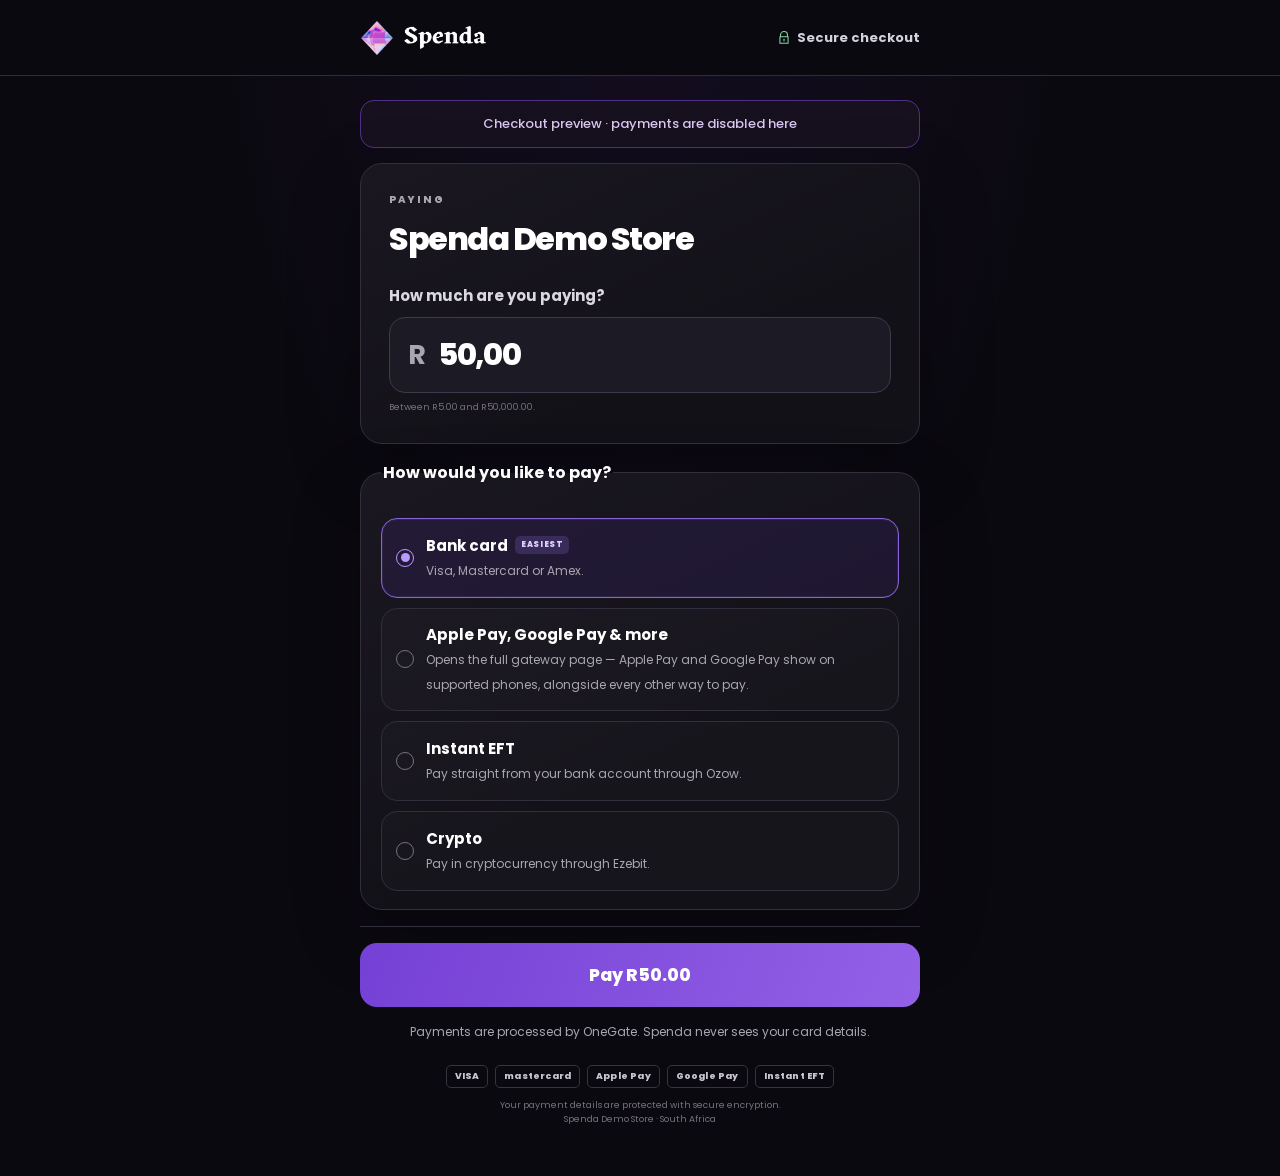
==== commit 3cfa1d18: "Match checkout screenshot card layout Separate the amount and payment-method cards and remove invent" ====
--- a/checkout-preview.html
+++ b/checkout-preview.html
@@ -87,7 +87,7 @@
         background: linear-gradient(155deg, #1a1721, #131118 64%);
         box-shadow: 0 24px 70px rgb(0 0 0 / 32%);
       }
-      .merchant { padding: 28px 28px 22px; border-bottom: 1px solid var(--line); }
+      .merchant { padding: 28px; }
       .eyebrow { margin: 0 0 7px; color: var(--muted); font-size: 10px; font-weight: 750; letter-spacing: .17em; text-transform: uppercase; }
       h1 { margin: 0; font-size: 32px; font-weight: 750; letter-spacing: -.045em; }
       .amount-wrap { margin-top: 21px; }
@@ -114,7 +114,14 @@
         letter-spacing: -.045em;
       }
       .amount-box:focus-within { border-color: var(--violet); box-shadow: 0 0 0 3px rgb(156 115 239 / 15%); }
-      .methods { padding: 20px 28px 17px; }
+      .methods {
+        margin: 16px 0 0;
+        padding: 20px 20px 18px;
+        border: 1px solid var(--line);
+        border-radius: 22px;
+        background: linear-gradient(155deg, #1a1721, #131118 64%);
+        box-shadow: 0 24px 70px rgb(0 0 0 / 24%);
+      }
       .methods h2 { margin: 0 0 13px; font-size: 16px; font-weight: 700; }
       .method-list { display: grid; gap: 10px; }
       .method {
@@ -172,7 +179,7 @@
         text-transform: uppercase;
       }
       .chevron { color: #807a88; font-size: 18px; }
-      .actions { padding: 0 28px 20px; }
+      .actions { margin-top: 16px; padding: 16px 0 0; border-top: 1px solid var(--line); }
       .pay-button {
         width: 100%;
         min-height: 64px;
@@ -186,7 +193,7 @@
         cursor: not-allowed;
       }
       .processor-note { margin: 16px 0 0; color: #a9a6b1; text-align: center; font-size: 12px; line-height: 1.55; }
-      .footer { padding: 15px 22px 18px; border-top: 1px solid var(--line); background: rgb(0 0 0 / 12%); }
+      .footer { padding: 12px 0 18px; }
       .onegate { display: flex; align-items: center; justify-content: center; gap: 7px; color: #cbc6d1; font-size: 10px; font-weight: 600; }
       .onegate svg { width: 14px; height: 14px; color: #85d5a7; }
       .trust-marks { display: flex; align-items: center; justify-content: center; flex-wrap: wrap; gap: 7px; margin-top: 12px; }
@@ -231,14 +238,14 @@
             <p class="fine-print" style="margin-top: 8px; text-align: left;">Between R5.00 and R50,000.00.</p>
           </div>
         </div>
-
-        <fieldset class="methods" style="border: 0; margin: 0;">
+      </section>
+
+      <fieldset class="methods">
           <legend style="margin-bottom: 13px; font-size: 16px; font-weight: 700;">How would you like to pay?</legend>
           <div class="method-list">
             <label class="method selected">
               <input type="radio" name="payment-method" value="card" checked>
               <span class="radio" aria-hidden="true"></span>
-              <span class="method-icon card-icon" aria-hidden="true">▰</span>
               <span class="method-copy">
                 <span class="method-title">Bank card <span class="badge">Easiest</span></span>
                 <span class="method-hint">Visa, Mastercard or Amex.</span>
@@ -247,56 +254,45 @@
             <label class="method">
               <input type="radio" name="payment-method" value="wallet">
               <span class="radio" aria-hidden="true"></span>
-              <span class="method-icon" aria-hidden="true">⌘</span>
               <span class="method-copy">
                 <span class="method-title">Apple Pay, Google Pay &amp; more</span>
                 <span class="method-hint">Opens the full gateway page — Apple Pay and Google Pay show on supported phones, alongside every other way to pay.</span>
               </span>
-              <span class="chevron" aria-hidden="true">›</span>
             </label>
             <label class="method">
               <input type="radio" name="payment-method" value="eft">
               <span class="radio" aria-hidden="true"></span>
-              <span class="method-icon eft-icon" aria-hidden="true">↗</span>
               <span class="method-copy">
                 <span class="method-title">Instant EFT</span>
                 <span class="method-hint">Pay straight from your bank account through Ozow.</span>
               </span>
-              <span class="chevron" aria-hidden="true">›</span>
             </label>
             <label class="method">
               <input type="radio" name="payment-method" value="crypto">
               <span class="radio" aria-hidden="true"></span>
-              <span class="method-icon crypto-icon" aria-hidden="true">₿</span>
               <span class="method-copy">
                 <span class="method-title">Crypto</span>
                 <span class="method-hint">Pay in cryptocurrency through Ezebit.</span>
               </span>
-              <span class="chevron" aria-hidden="true">›</span>
             </label>
           </div>
-        </fieldset>
-
-        <div class="actions">
-          <button class="pay-button" type="button" disabled aria-disabled="true">Pay R50.00</button>
-          <p class="processor-note">Payments are processed by OneGate. Spenda never sees your card details.</p>
+      </fieldset>
+
+      <div class="actions">
+        <button class="pay-button" type="button" disabled aria-disabled="true">Pay R50.00</button>
+        <p class="processor-note">Payments are processed by OneGate. Spenda never sees your card details.</p>
+      </div>
+
+      <footer class="footer">
+        <div class="trust-marks" aria-label="Accepted payment networks">
+          <span class="trust-mark">VISA</span>
+          <span class="trust-mark">mastercard</span>
+          <span class="trust-mark">Apple Pay</span>
+          <span class="trust-mark">Google Pay</span>
+          <span class="trust-mark">Instant EFT</span>
         </div>
-
-        <footer class="footer">
-          <div class="onegate">
-            <svg viewBox="0 0 24 24" fill="none" aria-hidden="true"><path d="M12 3 19 6v5c0 4.7-2.9 8.3-7 10-4.1-1.7-7-5.3-7-10V6l7-3Z" stroke="currentColor" stroke-width="1.7" stroke-linejoin="round"/><path d="m9 12 2 2 4-4" stroke="currentColor" stroke-width="1.7" stroke-linecap="round" stroke-linejoin="round"/></svg>
-            Secure payment processing by <strong>OneGate</strong>
-          </div>
-          <div class="trust-marks" aria-label="Accepted payment networks">
-            <span class="trust-mark">VISA</span>
-            <span class="trust-mark">mastercard</span>
-            <span class="trust-mark">Apple Pay</span>
-            <span class="trust-mark">Google Pay</span>
-            <span class="trust-mark">Instant EFT</span>
-          </div>
-          <p class="fine-print">Your payment details are protected with secure encryption.<br>Spenda Demo Store · South Africa</p>
-        </footer>
-      </section>
+        <p class="fine-print">Your payment details are protected with secure encryption.<br>Spenda Demo Store · South Africa</p>
+      </footer>
     </main>
     <script>
       const options = document.querySelectorAll(".method");
